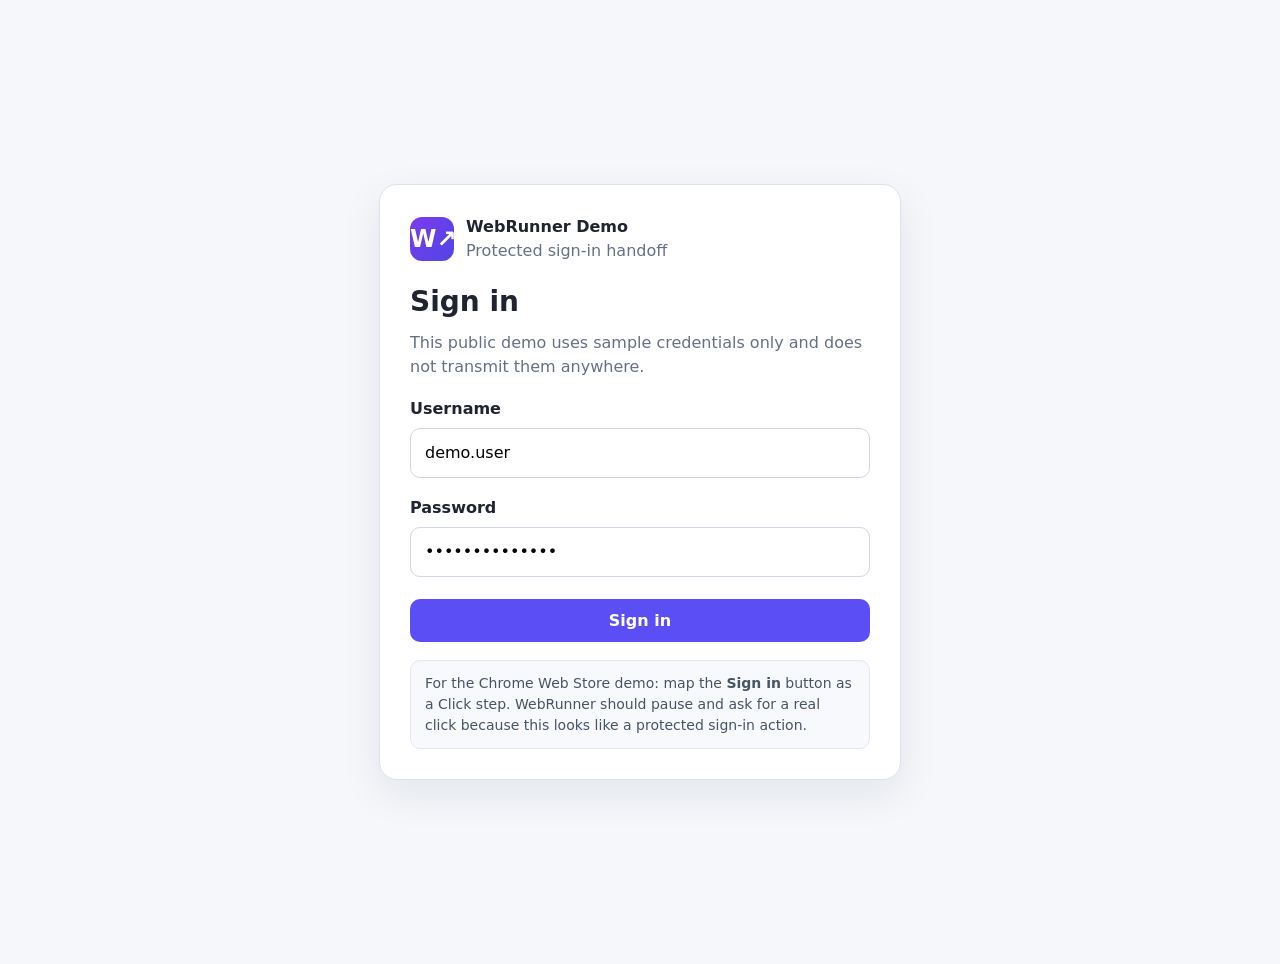
==== demo-login.html @ 8a5475f5 "Add public demo login page for WebRunner screenshots" ====
<!doctype html><html lang="en"><head><meta charset="utf-8"><meta name="viewport" content="width=device-width,initial-scale=1"><title>WebRunner Demo Sign-in</title><style>body{margin:0;font:16px/1.5 system-ui;background:#f5f7fb;color:#1f2430}.wrap{min-height:100vh;display:grid;place-items:center;padding:32px}.card{width:min(460px,100%);background:#fff;border:1px solid #dde2ec;border-radius:18px;box-shadow:0 14px 40px rgba(16,24,40,.08);padding:30px}.brand{display:flex;align-items:center;gap:12px;margin-bottom:18px}.mark{width:44px;height:44px;border-radius:12px;background:linear-gradient(135deg,#7c3aed,#4f46e5);color:white;font-weight:800;display:grid;place-items:center;font-size:24px}.muted{color:#667085}.field{margin-top:18px}label{display:block;font-weight:650;margin-bottom:7px}input{width:100%;box-sizing:border-box;padding:12px 14px;border:1px solid #cfd6e4;border-radius:10px;font:inherit;background:#fff}button{margin-top:22px;width:100%;padding:12px 16px;border:0;border-radius:10px;background:#5b4ef5;color:#fff;font:700 16px system-ui;cursor:pointer}.note{margin-top:18px;padding:12px 14px;border-radius:10px;background:#f8f9fc;border:1px solid #e5e7ef;color:#475467;font-size:14px}.success{display:none;margin-top:18px;padding:12px 14px;border-radius:10px;background:#ecfdf3;border:1px solid #abefc6;color:#067647;font-weight:650}</style></head><body><div class="wrap"><main class="card"><div class="brand"><div class="mark">W↗</div><div><strong>WebRunner Demo</strong><div class="muted">Protected sign-in handoff</div></div></div><h1 style="font-size:28px;margin:0 0 8px">Sign in</h1><p class="muted" style="margin:0">This public demo uses sample credentials only and does not transmit them anywhere.</p><form id="demoForm"><div class="field"><label for="username">Username</label><input id="username" name="username" autocomplete="username" value="demo.user"></div><div class="field"><label for="password">Password</label><input id="password" name="password" type="password" autocomplete="current-password" value="webrunner-demo"></div><button id="loginBtn" type="submit">Sign in</button></form><div class="note">For the Chrome Web Store demo: map the <b>Sign in</b> button as a Click step. WebRunner should pause and ask for a real click because this looks like a protected sign-in action.</div><div id="success" class="success">Demo sign-in complete. No data was sent anywhere.</div></main></div><script>document.getElementById('demoForm').addEventListener('submit',e=>{e.preventDefault();document.getElementById('success').style.display='block';});</script></body></html>
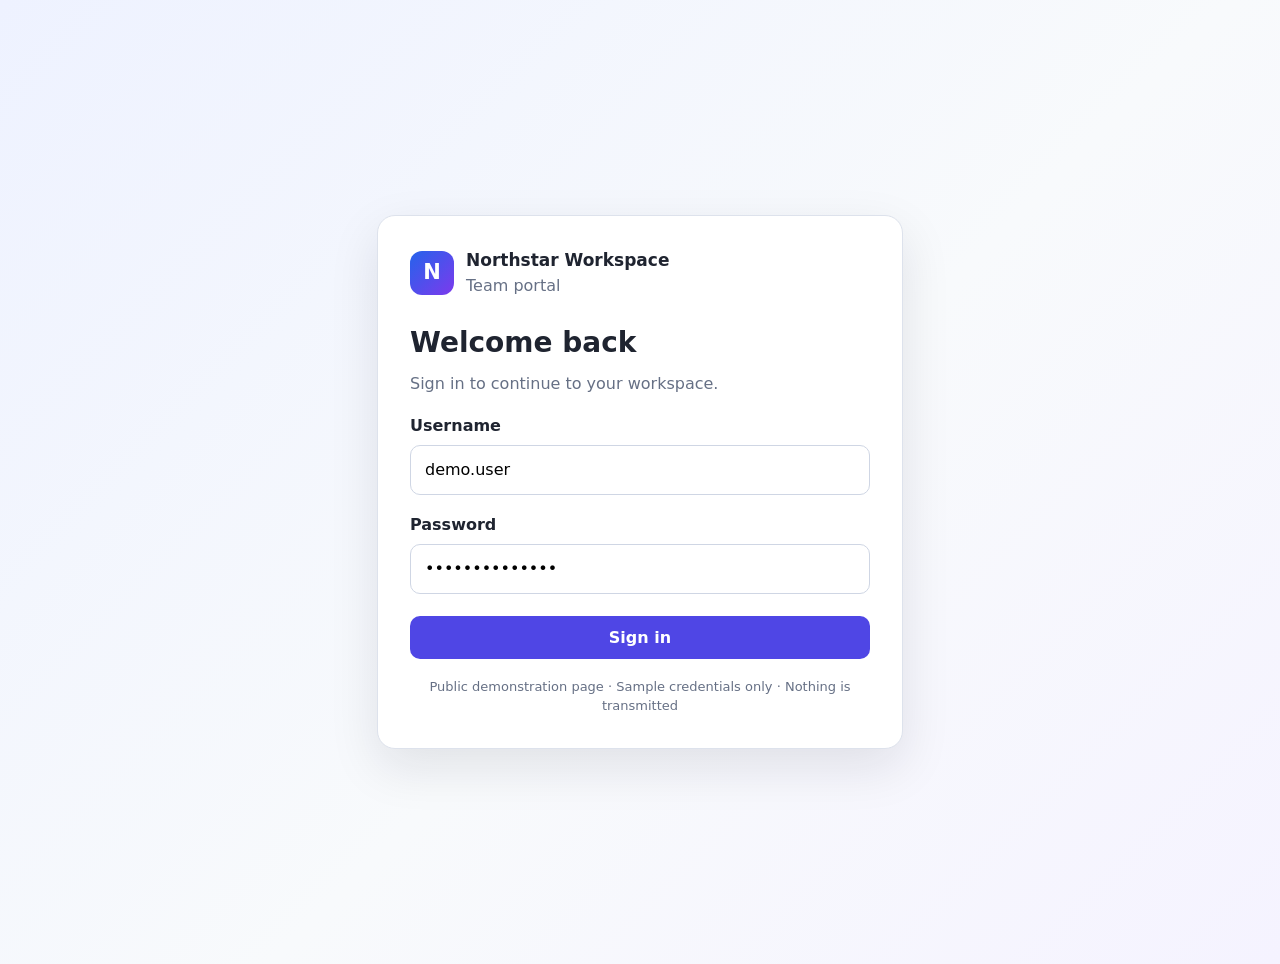
==== commit e82e82f1: "Polish public login demo for Chrome Web Store screenshots" ====
--- a/demo-login.html
+++ b/demo-login.html
@@ -1 +1 @@
-<!doctype html><html lang="en"><head><meta charset="utf-8"><meta name="viewport" content="width=device-width,initial-scale=1"><title>WebRunner Demo Sign-in</title><style>body{margin:0;font:16px/1.5 system-ui;background:#f5f7fb;color:#1f2430}.wrap{min-height:100vh;display:grid;place-items:center;padding:32px}.card{width:min(460px,100%);background:#fff;border:1px solid #dde2ec;border-radius:18px;box-shadow:0 14px 40px rgba(16,24,40,.08);padding:30px}.brand{display:flex;align-items:center;gap:12px;margin-bottom:18px}.mark{width:44px;height:44px;border-radius:12px;background:linear-gradient(135deg,#7c3aed,#4f46e5);color:white;font-weight:800;display:grid;place-items:center;font-size:24px}.muted{color:#667085}.field{margin-top:18px}label{display:block;font-weight:650;margin-bottom:7px}input{width:100%;box-sizing:border-box;padding:12px 14px;border:1px solid #cfd6e4;border-radius:10px;font:inherit;background:#fff}button{margin-top:22px;width:100%;padding:12px 16px;border:0;border-radius:10px;background:#5b4ef5;color:#fff;font:700 16px system-ui;cursor:pointer}.note{margin-top:18px;padding:12px 14px;border-radius:10px;background:#f8f9fc;border:1px solid #e5e7ef;color:#475467;font-size:14px}.success{display:none;margin-top:18px;padding:12px 14px;border-radius:10px;background:#ecfdf3;border:1px solid #abefc6;color:#067647;font-weight:650}</style></head><body><div class="wrap"><main class="card"><div class="brand"><div class="mark">W↗</div><div><strong>WebRunner Demo</strong><div class="muted">Protected sign-in handoff</div></div></div><h1 style="font-size:28px;margin:0 0 8px">Sign in</h1><p class="muted" style="margin:0">This public demo uses sample credentials only and does not transmit them anywhere.</p><form id="demoForm"><div class="field"><label for="username">Username</label><input id="username" name="username" autocomplete="username" value="demo.user"></div><div class="field"><label for="password">Password</label><input id="password" name="password" type="password" autocomplete="current-password" value="webrunner-demo"></div><button id="loginBtn" type="submit">Sign in</button></form><div class="note">For the Chrome Web Store demo: map the <b>Sign in</b> button as a Click step. WebRunner should pause and ask for a real click because this looks like a protected sign-in action.</div><div id="success" class="success">Demo sign-in complete. No data was sent anywhere.</div></main></div><script>document.getElementById('demoForm').addEventListener('submit',e=>{e.preventDefault();document.getElementById('success').style.display='block';});</script></body></html>+<!doctype html><html lang="en"><head><meta charset="utf-8"><meta name="viewport" content="width=device-width,initial-scale=1"><title>Northstar Workspace</title><style>body{margin:0;font:16px/1.5 system-ui;background:linear-gradient(135deg,#eef2ff,#f8fafc 55%,#f5f3ff);color:#1f2430}.wrap{min-height:100vh;display:grid;place-items:center;padding:32px}.card{width:min(460px,100%);background:#fff;border:1px solid #dde2ec;border-radius:18px;box-shadow:0 18px 50px rgba(16,24,40,.10);padding:32px}.brand{display:flex;align-items:center;gap:12px;margin-bottom:24px}.mark{width:44px;height:44px;border-radius:12px;background:linear-gradient(135deg,#2563eb,#7c3aed);color:#fff;font-weight:800;display:grid;place-items:center;font-size:21px}.brand strong{display:block;font-size:17px}.muted{color:#667085}.field{margin-top:18px}label{display:block;font-weight:650;margin-bottom:7px}input{width:100%;box-sizing:border-box;padding:12px 14px;border:1px solid #cfd6e4;border-radius:10px;font:inherit;background:#fff}input:focus{outline:2px solid #c7d2fe;border-color:#6366f1}button{margin-top:22px;width:100%;padding:12px 16px;border:0;border-radius:10px;background:#4f46e5;color:#fff;font:700 16px system-ui;cursor:pointer}.foot{margin-top:18px;color:#667085;font-size:13px;text-align:center}.success{display:none;margin-top:18px;padding:12px 14px;border-radius:10px;background:#ecfdf3;border:1px solid #abefc6;color:#067647;font-weight:650}</style></head><body><div class="wrap"><main class="card"><div class="brand"><div class="mark">N</div><div><strong>Northstar Workspace</strong><div class="muted">Team portal</div></div></div><h1 style="font-size:28px;margin:0 0 8px">Welcome back</h1><p class="muted" style="margin:0">Sign in to continue to your workspace.</p><form id="demoForm"><div class="field"><label for="username">Username</label><input id="username" name="username" autocomplete="username" value="demo.user"></div><div class="field"><label for="password">Password</label><input id="password" name="password" type="password" autocomplete="current-password" value="webrunner-demo"></div><button id="loginBtn" type="submit">Sign in</button></form><div id="success" class="success">Signed in successfully.</div><div class="foot">Public demonstration page · Sample credentials only · Nothing is transmitted</div></main></div><script>document.getElementById('demoForm').addEventListener('submit',e=>{e.preventDefault();document.getElementById('success').style.display='block';});</script></body></html>
